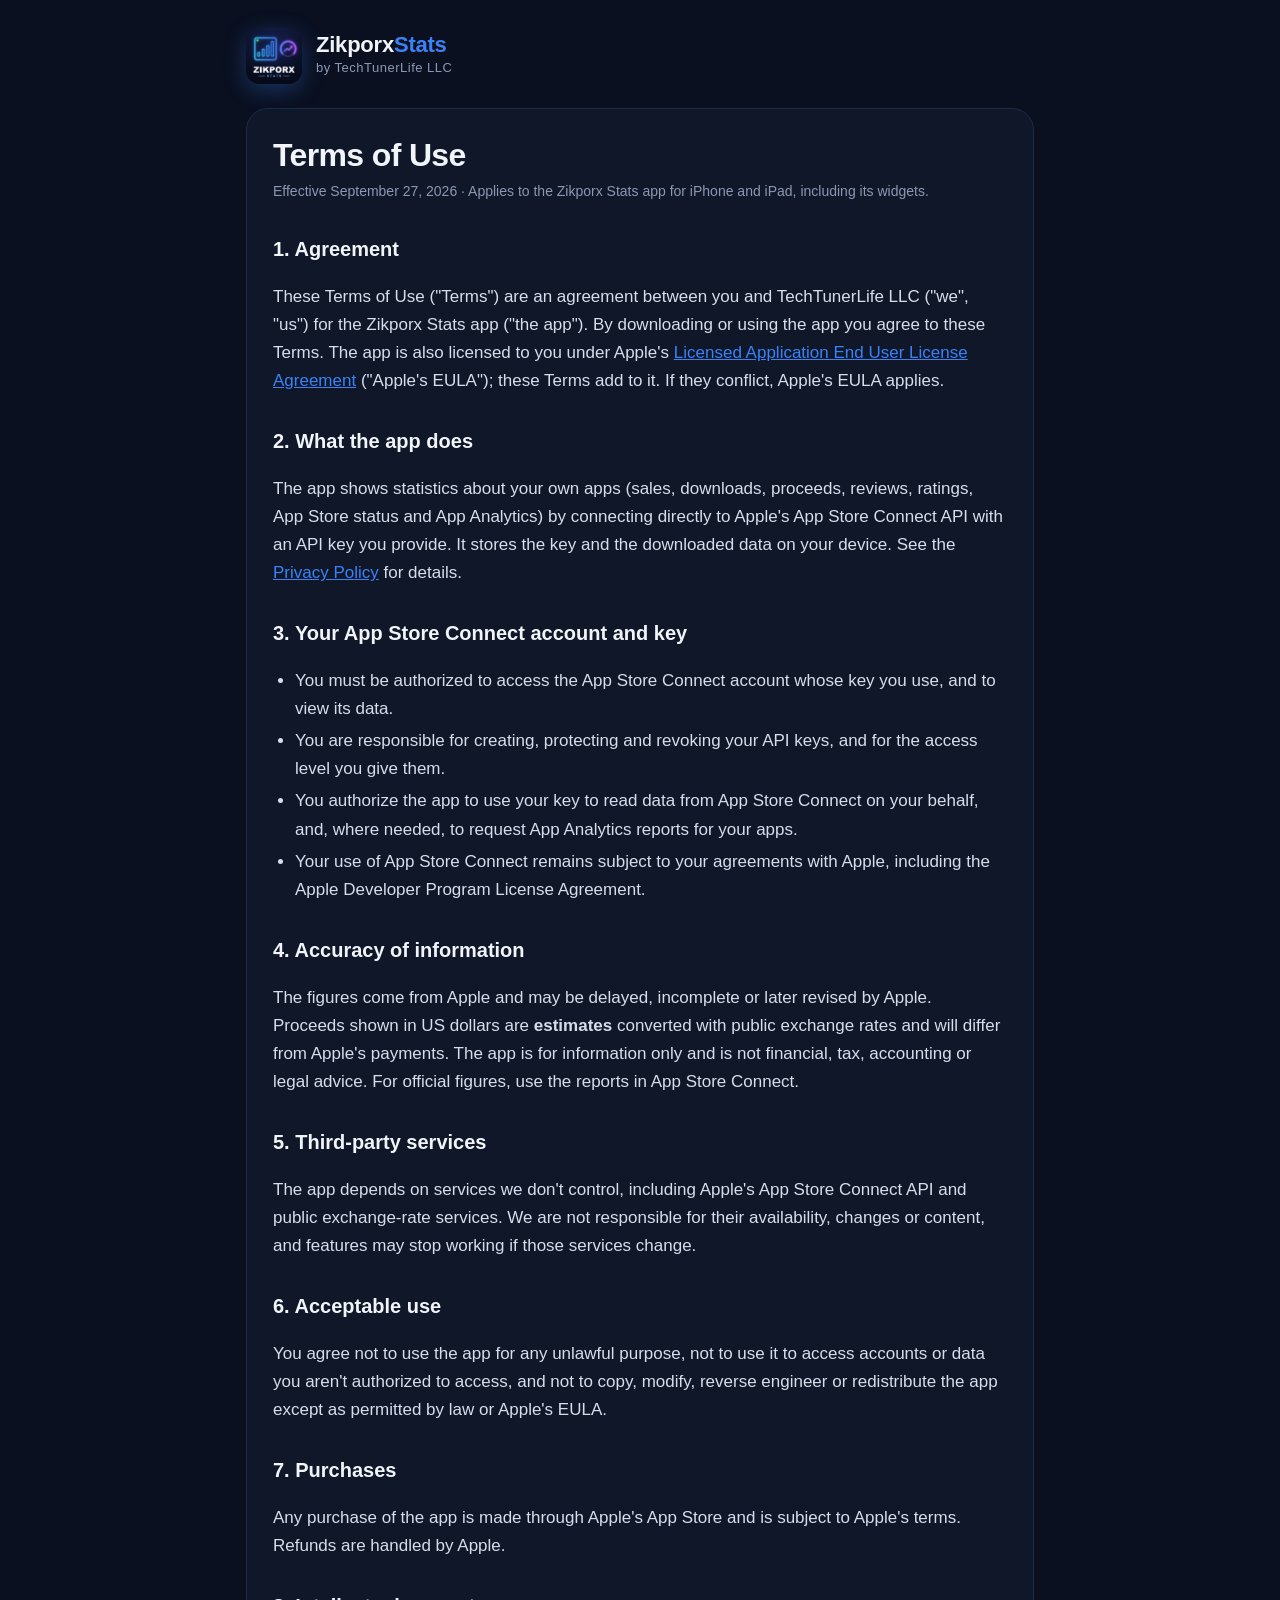
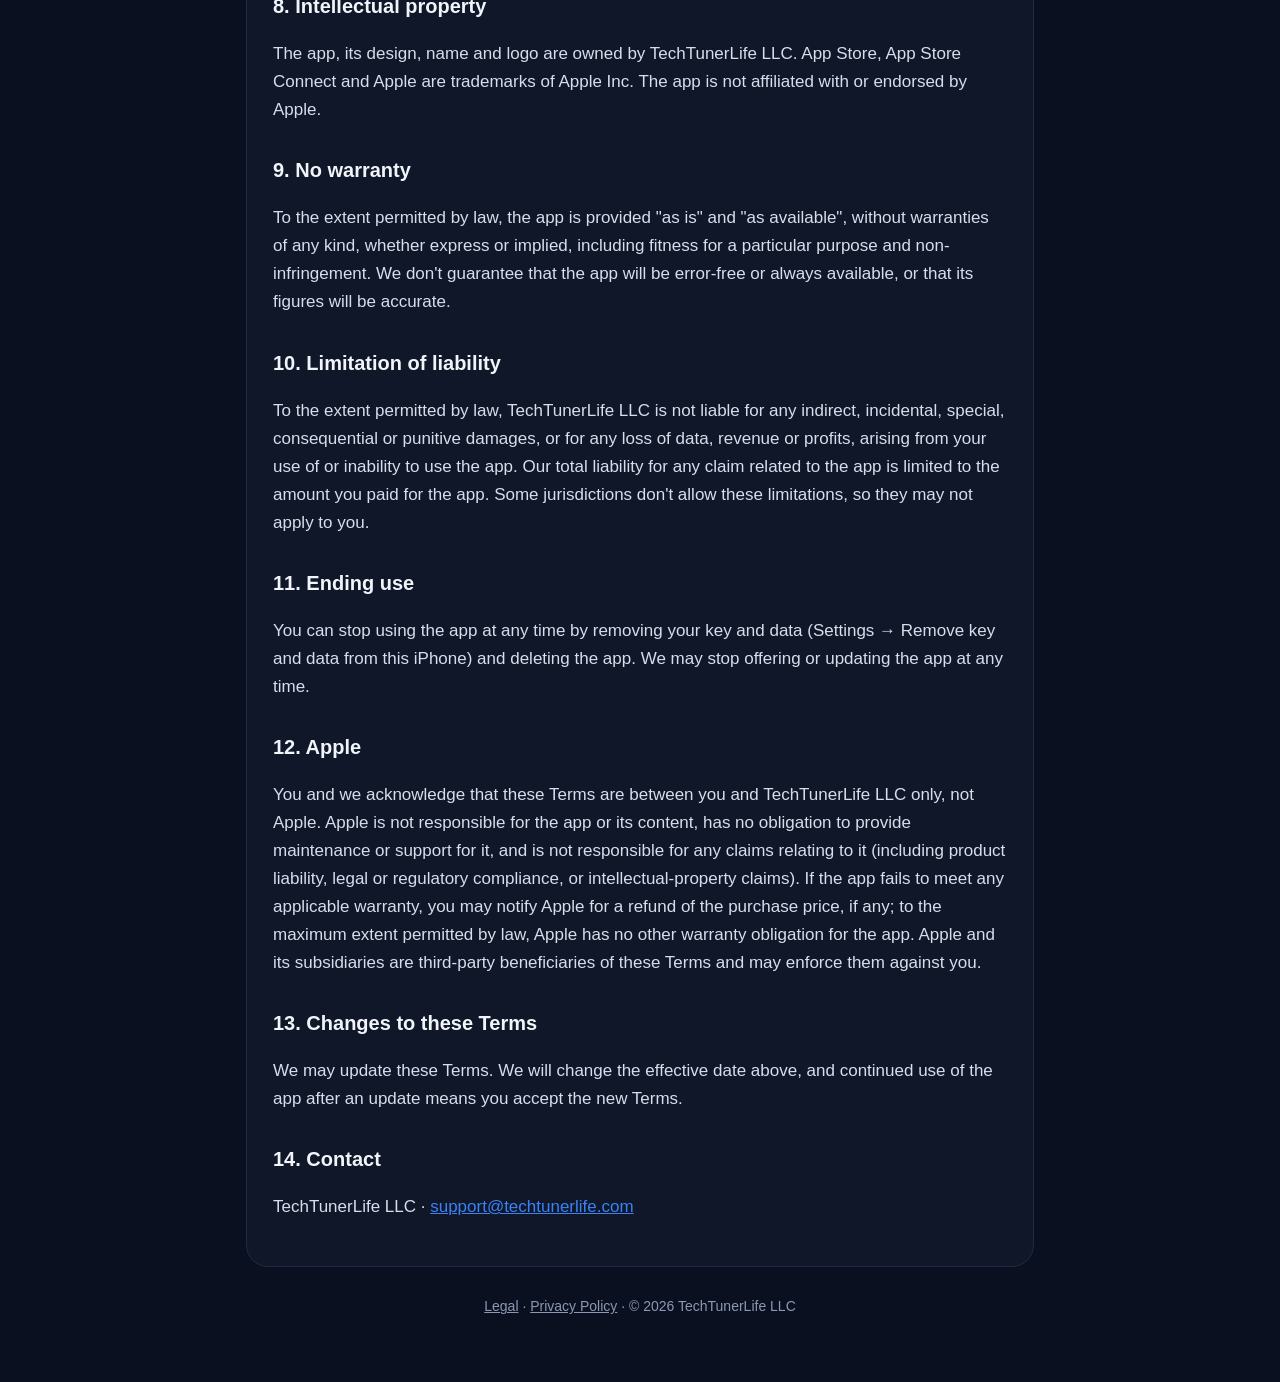
==== terms/index.html @ 594b23a9 "Privacy Policy and Terms of Use for Zikporx Stats (GitHub Pages site) Co-Authored-By: Claude Opus 5." ====
<!doctype html>
<html lang="en">
<head>
<meta charset="utf-8">
<meta name="viewport" content="width=device-width, initial-scale=1, viewport-fit=cover">
<meta name="theme-color" content="#0a1020">
<title>Terms of Use — Zikporx Stats</title>
<meta name="description" content="Terms of Use for the Zikporx Stats app by TechTunerLife LLC.">
<link rel="icon" href="../assets/favicon.png">
<link rel="apple-touch-icon" href="../assets/icon.png">
<link rel="stylesheet" href="../assets/style.css">
</head>
<body>
<div class="wrap">
  <header>
    <a href="../"><img src="../assets/icon.png" alt="Zikporx Stats icon">
      <div><div class="brand">Zikporx<b>Stats</b></div><div class="by">by TechTunerLife LLC</div></div></a>
  </header>
  <main class="card">
    <h1>Terms of Use</h1>
    <p class="meta">Effective September 27, 2026 · Applies to the Zikporx Stats app for iPhone and iPad, including its widgets.</p>

    <h2>1. Agreement</h2>
    <p>These Terms of Use ("Terms") are an agreement between you and TechTunerLife LLC ("we", "us") for the Zikporx Stats app ("the app"). By downloading or using the app you agree to these Terms. The app is also licensed to you under Apple's <a href="https://www.apple.com/legal/internet-services/itunes/dev/stdeula/">Licensed Application End User License Agreement</a> ("Apple's EULA"); these Terms add to it. If they conflict, Apple's EULA applies.</p>

    <h2>2. What the app does</h2>
    <p>The app shows statistics about your own apps (sales, downloads, proceeds, reviews, ratings, App Store status and App Analytics) by connecting directly to Apple's App Store Connect API with an API key you provide. It stores the key and the downloaded data on your device. See the <a href="../privacy/">Privacy Policy</a> for details.</p>

    <h2>3. Your App Store Connect account and key</h2>
    <ul>
      <li>You must be authorized to access the App Store Connect account whose key you use, and to view its data.</li>
      <li>You are responsible for creating, protecting and revoking your API keys, and for the access level you give them.</li>
      <li>You authorize the app to use your key to read data from App Store Connect on your behalf, and, where needed, to request App Analytics reports for your apps.</li>
      <li>Your use of App Store Connect remains subject to your agreements with Apple, including the Apple Developer Program License Agreement.</li>
    </ul>

    <h2>4. Accuracy of information</h2>
    <p>The figures come from Apple and may be delayed, incomplete or later revised by Apple. Proceeds shown in US dollars are <strong>estimates</strong> converted with public exchange rates and will differ from Apple's payments. The app is for information only and is not financial, tax, accounting or legal advice. For official figures, use the reports in App Store Connect.</p>

    <h2>5. Third-party services</h2>
    <p>The app depends on services we don't control, including Apple's App Store Connect API and public exchange-rate services. We are not responsible for their availability, changes or content, and features may stop working if those services change.</p>

    <h2>6. Acceptable use</h2>
    <p>You agree not to use the app for any unlawful purpose, not to use it to access accounts or data you aren't authorized to access, and not to copy, modify, reverse engineer or redistribute the app except as permitted by law or Apple's EULA.</p>

    <h2>7. Purchases</h2>
    <p>Any purchase of the app is made through Apple's App Store and is subject to Apple's terms. Refunds are handled by Apple.</p>

    <h2>8. Intellectual property</h2>
    <p>The app, its design, name and logo are owned by TechTunerLife LLC. App Store, App Store Connect and Apple are trademarks of Apple Inc. The app is not affiliated with or endorsed by Apple.</p>

    <h2>9. No warranty</h2>
    <p>To the extent permitted by law, the app is provided "as is" and "as available", without warranties of any kind, whether express or implied, including fitness for a particular purpose and non-infringement. We don't guarantee that the app will be error-free or always available, or that its figures will be accurate.</p>

    <h2>10. Limitation of liability</h2>
    <p>To the extent permitted by law, TechTunerLife LLC is not liable for any indirect, incidental, special, consequential or punitive damages, or for any loss of data, revenue or profits, arising from your use of or inability to use the app. Our total liability for any claim related to the app is limited to the amount you paid for the app. Some jurisdictions don't allow these limitations, so they may not apply to you.</p>

    <h2>11. Ending use</h2>
    <p>You can stop using the app at any time by removing your key and data (Settings → Remove key and data from this iPhone) and deleting the app. We may stop offering or updating the app at any time.</p>

    <h2>12. Apple</h2>
    <p>You and we acknowledge that these Terms are between you and TechTunerLife LLC only, not Apple. Apple is not responsible for the app or its content, has no obligation to provide maintenance or support for it, and is not responsible for any claims relating to it (including product liability, legal or regulatory compliance, or intellectual-property claims). If the app fails to meet any applicable warranty, you may notify Apple for a refund of the purchase price, if any; to the maximum extent permitted by law, Apple has no other warranty obligation for the app. Apple and its subsidiaries are third-party beneficiaries of these Terms and may enforce them against you.</p>

    <h2>13. Changes to these Terms</h2>
    <p>We may update these Terms. We will change the effective date above, and continued use of the app after an update means you accept the new Terms.</p>

    <h2>14. Contact</h2>
    <p>TechTunerLife LLC · <a href="mailto:support@techtunerlife.com">support@techtunerlife.com</a></p>
  </main>
  <footer><a href="../">Legal</a> · <a href="../privacy/">Privacy Policy</a> · © 2026 TechTunerLife LLC</footer>
</div>
</body>
</html>
---- assets/style.css ----
/* Zikporx Stats legal pages: same navy palette as the app. */
:root {
  --bg: #0a1020; --card: #0f1729; --tile: #131d33; --text: #f1f5f9; --muted: #8b98b3;
  --border: #1f2b45; --blue: #3b82f6; --purple: #a855f7; --green: #22c55e;
  color-scheme: dark;
}
* { box-sizing: border-box; }
html { -webkit-text-size-adjust: 100%; background: var(--bg); }
body {
  margin: 0; min-height: 100vh; background: var(--bg); color: var(--text);
  font: 17px/1.65 -apple-system, BlinkMacSystemFont, "SF Pro Text", "Segoe UI", Roboto, Helvetica, Arial, sans-serif;
  -webkit-font-smoothing: antialiased;
}
.wrap { max-width: 820px; margin: 0 auto; padding: calc(28px + env(safe-area-inset-top)) 16px 64px; }
header { display: flex; align-items: center; gap: 14px; margin-bottom: 24px; }
header a { display: flex; align-items: center; gap: 14px; color: inherit; text-decoration: none; }
header img { width: 56px; height: 56px; border-radius: 14px; box-shadow: 0 6px 22px rgba(59, 130, 246, .3); }
.brand { font-size: 22px; font-weight: 800; letter-spacing: -.01em; line-height: 1.1; }
.brand b { color: var(--blue); font-weight: 800; }
.by { color: var(--muted); font-size: 13px; letter-spacing: .5px; }
.card { background: var(--card); border: 1px solid var(--border); border-radius: 22px; padding: 28px 26px; }
h1 { font-size: 32px; line-height: 1.15; margin: 0 0 6px; letter-spacing: -.02em; }
h2 { font-size: 20px; margin: 30px 0 8px; }
h3 { font-size: 17px; margin: 20px 0 6px; }
p, li { color: #d7deea; }
.meta { color: var(--muted); font-size: 14px; margin: 0 0 18px; }
a { color: var(--blue); }
ul { padding-left: 22px; }
li { margin: 4px 0; }
.summary { background: var(--tile); border: 1px solid var(--border); border-radius: 16px; padding: 16px 18px; margin: 18px 0 8px; }
.summary h2 { margin-top: 0; font-size: 13px; letter-spacing: 2px; text-transform: uppercase; color: var(--muted); }
.summary ul { margin: 0; }
.links { display: grid; gap: 14px; margin-top: 18px; }
.links a { display: block; background: var(--tile); border: 1px solid var(--border); border-radius: 16px; padding: 18px 20px; color: var(--text); text-decoration: none; }
.links a:hover { border-color: var(--blue); }
.links strong { display: block; font-size: 18px; }
.links span { color: var(--muted); font-size: 15px; }
code { background: var(--tile); padding: 1px 6px; border-radius: 6px; font-size: 15px; }
footer { color: var(--muted); font-size: 14px; text-align: center; margin-top: 28px; }
footer a { color: var(--muted); }
@media (max-width: 600px) {
  body { font-size: 16px; }
  .card { padding: 22px 18px; border-radius: 18px; }
  h1 { font-size: 27px; }
}
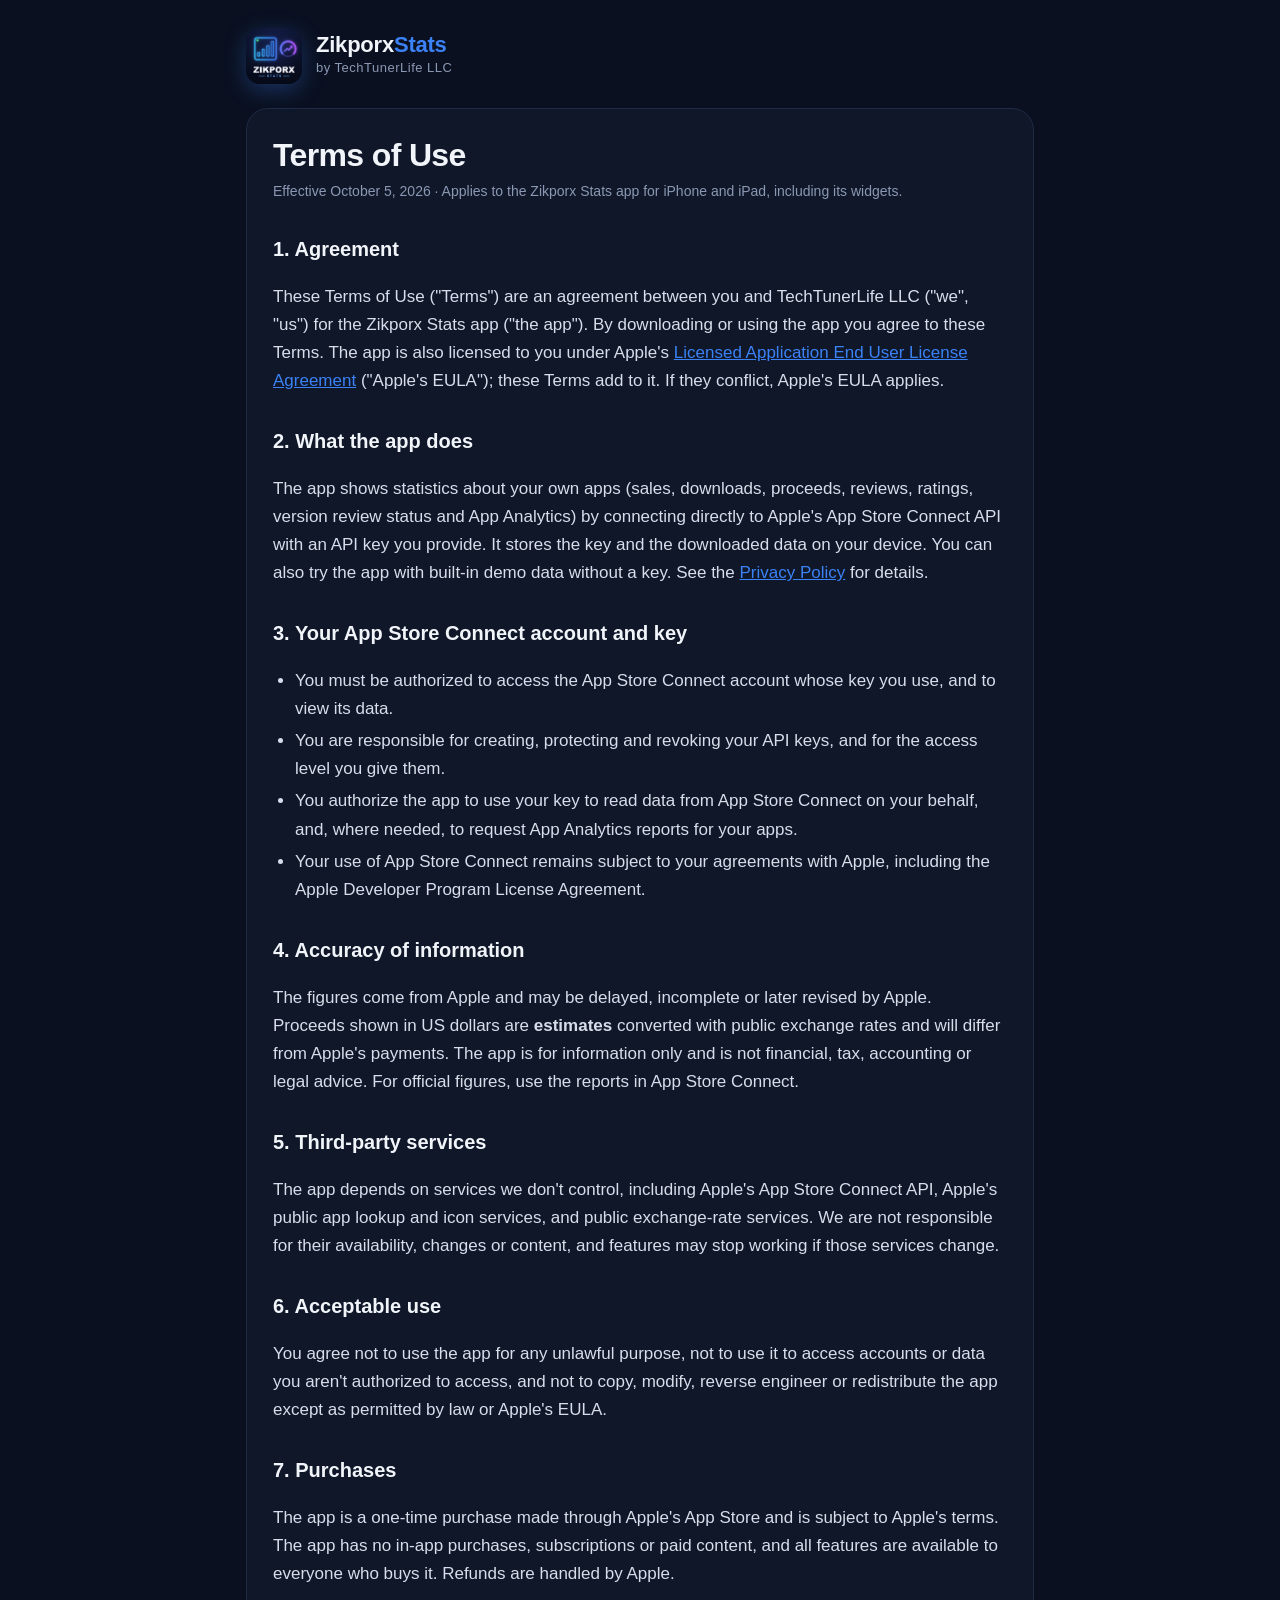
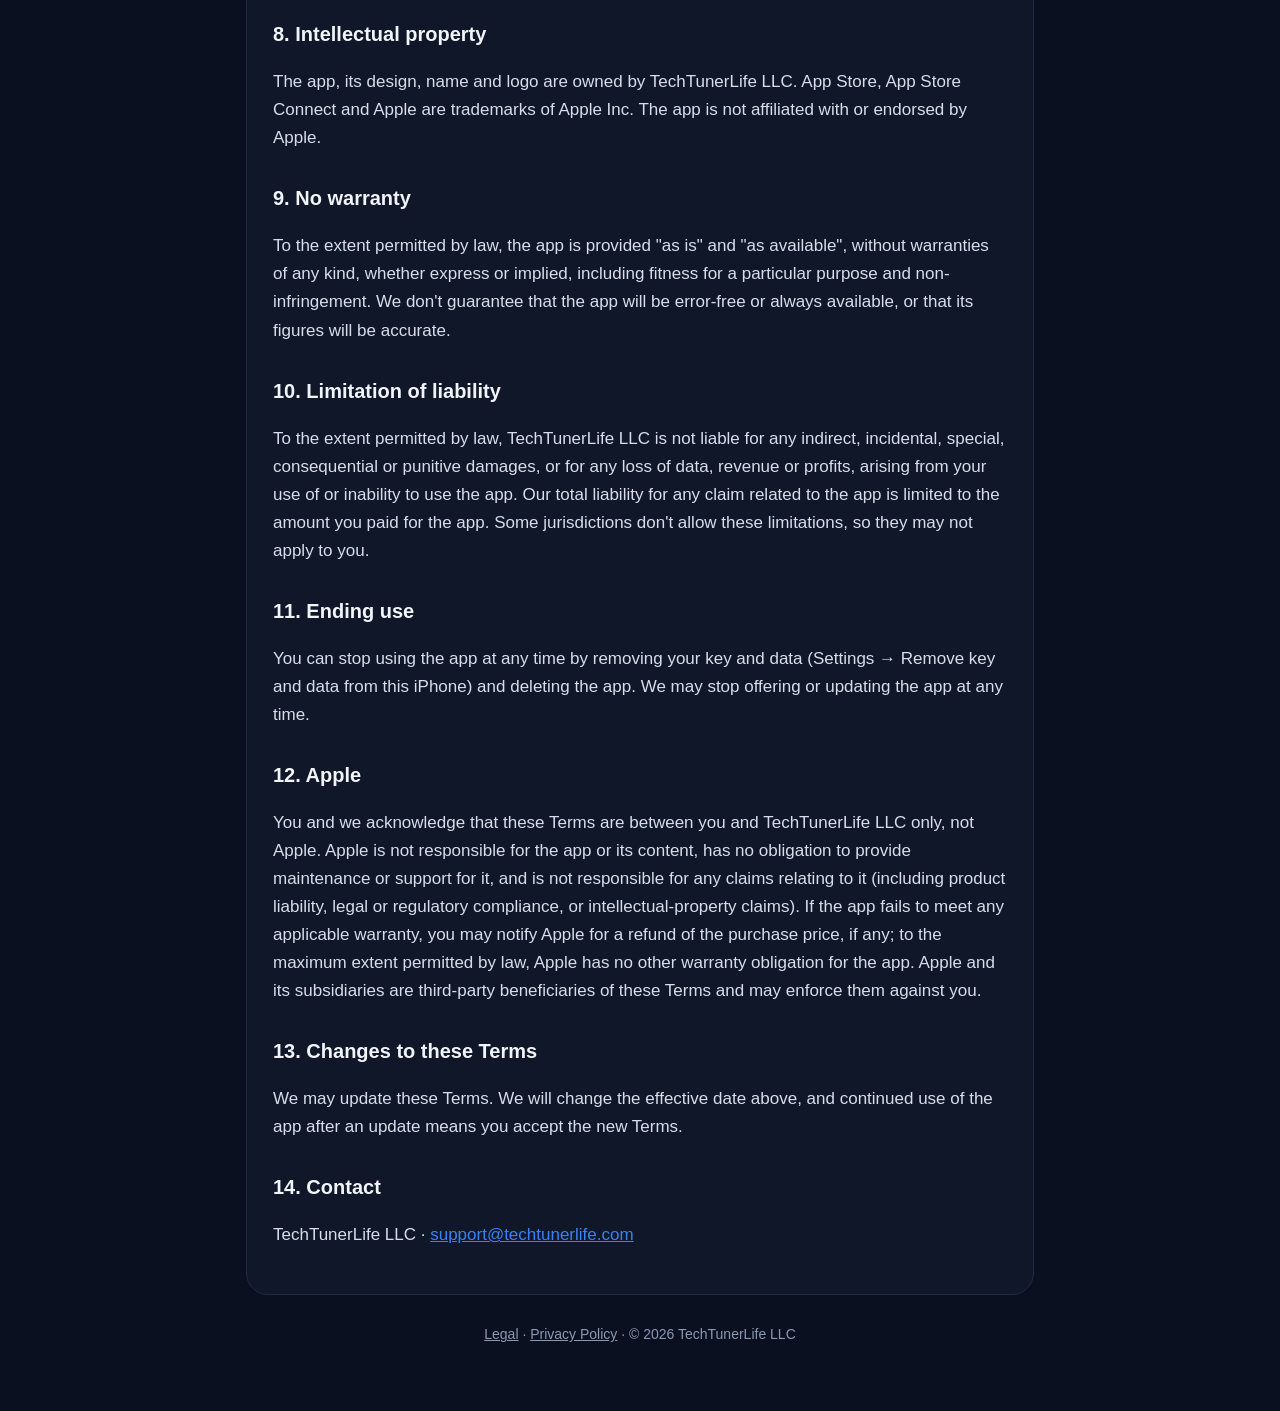
==== commit e689b959: "Privacy: app icons from Apple; Terms: one-time purchase, no IAP, demo data; effective Oct 5, 2026 Co" ====
--- a/terms/index.html
+++ b/terms/index.html
@@ -18,13 +18,13 @@
   </header>
   <main class="card">
     <h1>Terms of Use</h1>
-    <p class="meta">Effective September 27, 2026 · Applies to the Zikporx Stats app for iPhone and iPad, including its widgets.</p>
+    <p class="meta">Effective October 5, 2026 · Applies to the Zikporx Stats app for iPhone and iPad, including its widgets.</p>
 
     <h2>1. Agreement</h2>
     <p>These Terms of Use ("Terms") are an agreement between you and TechTunerLife LLC ("we", "us") for the Zikporx Stats app ("the app"). By downloading or using the app you agree to these Terms. The app is also licensed to you under Apple's <a href="https://www.apple.com/legal/internet-services/itunes/dev/stdeula/">Licensed Application End User License Agreement</a> ("Apple's EULA"); these Terms add to it. If they conflict, Apple's EULA applies.</p>
 
     <h2>2. What the app does</h2>
-    <p>The app shows statistics about your own apps (sales, downloads, proceeds, reviews, ratings, App Store status and App Analytics) by connecting directly to Apple's App Store Connect API with an API key you provide. It stores the key and the downloaded data on your device. See the <a href="../privacy/">Privacy Policy</a> for details.</p>
+    <p>The app shows statistics about your own apps (sales, downloads, proceeds, reviews, ratings, version review status and App Analytics) by connecting directly to Apple's App Store Connect API with an API key you provide. It stores the key and the downloaded data on your device. You can also try the app with built-in demo data without a key. See the <a href="../privacy/">Privacy Policy</a> for details.</p>
 
     <h2>3. Your App Store Connect account and key</h2>
     <ul>
@@ -38,13 +38,13 @@
     <p>The figures come from Apple and may be delayed, incomplete or later revised by Apple. Proceeds shown in US dollars are <strong>estimates</strong> converted with public exchange rates and will differ from Apple's payments. The app is for information only and is not financial, tax, accounting or legal advice. For official figures, use the reports in App Store Connect.</p>
 
     <h2>5. Third-party services</h2>
-    <p>The app depends on services we don't control, including Apple's App Store Connect API and public exchange-rate services. We are not responsible for their availability, changes or content, and features may stop working if those services change.</p>
+    <p>The app depends on services we don't control, including Apple's App Store Connect API, Apple's public app lookup and icon services, and public exchange-rate services. We are not responsible for their availability, changes or content, and features may stop working if those services change.</p>
 
     <h2>6. Acceptable use</h2>
     <p>You agree not to use the app for any unlawful purpose, not to use it to access accounts or data you aren't authorized to access, and not to copy, modify, reverse engineer or redistribute the app except as permitted by law or Apple's EULA.</p>
 
     <h2>7. Purchases</h2>
-    <p>Any purchase of the app is made through Apple's App Store and is subject to Apple's terms. Refunds are handled by Apple.</p>
+    <p>The app is a one-time purchase made through Apple's App Store and is subject to Apple's terms. The app has no in-app purchases, subscriptions or paid content, and all features are available to everyone who buys it. Refunds are handled by Apple.</p>
 
     <h2>8. Intellectual property</h2>
     <p>The app, its design, name and logo are owned by TechTunerLife LLC. App Store, App Store Connect and Apple are trademarks of Apple Inc. The app is not affiliated with or endorsed by Apple.</p>
